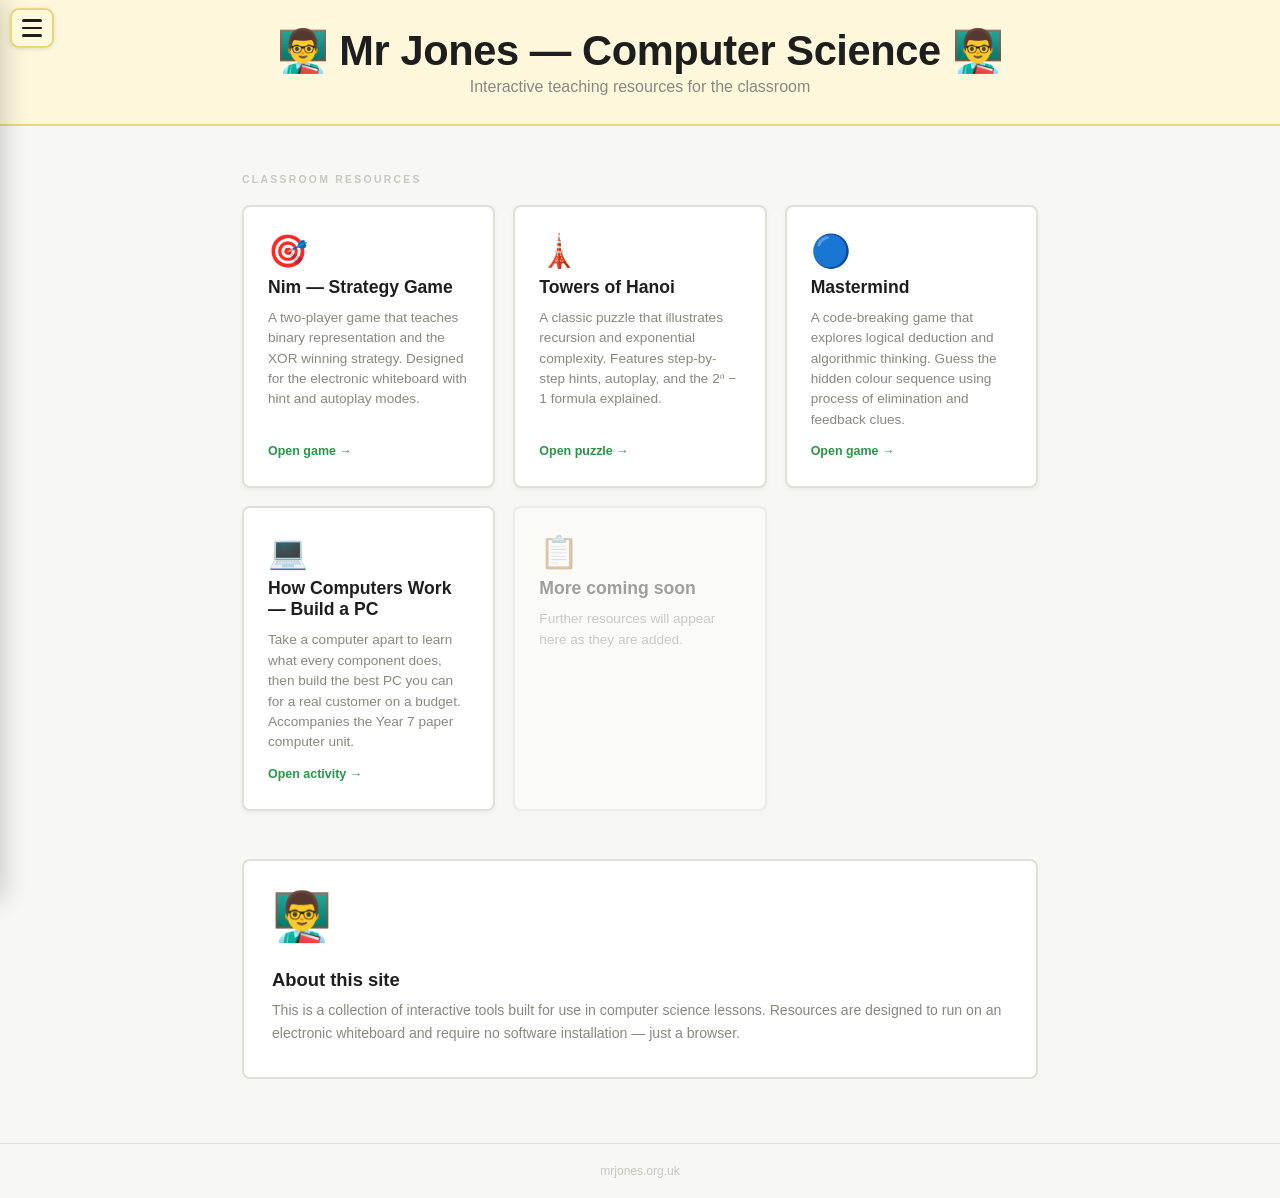
==== index.html @ 5454df7b "Add "How Computers Work — Build a PC" activity A new single-file app accompanying the Year 7 paper c" ====
<!DOCTYPE html>
<html lang="en">
<head>
<meta charset="UTF-8">
<meta name="viewport" content="width=device-width, initial-scale=1.0">
<title>Mr Jones — Computer Science</title>
<style>
*, *::before, *::after { box-sizing: border-box; margin: 0; padding: 0; }

:root {
  --bg:        #f7f7f3;
  --white:     #ffffff;
  --border:    #e0e0d8;
  --text:      #1e1e1e;
  --muted:     #888880;
  --faint:     #c8c8c0;
  --yellow:    #fdf8dc;
  --yellow-b:  #e8d87a;
  --green:     #3bba5a;
  --green-d:   #2a9648;
  --blue:      #3a8fd4;
  --font: Arial, Helvetica, sans-serif;
}

html, body {
  min-height: 100%;
  background: var(--bg);
  font-family: var(--font);
  color: var(--text);
}

/* ── HEADER ─────────────────────────────────── */
header {
  background: var(--yellow);
  border-bottom: 2.5px solid var(--yellow-b);
  padding: 28px 48px;
  display: flex;
  align-items: center;
  justify-content: center;
  text-align: center;
  gap: 24px;
  flex-wrap: wrap;
}

.header-title h1 {
  font-size: clamp(1.6rem, 3.5vw, 2.6rem);
  font-weight: 900;
  letter-spacing: -0.01em;
  line-height: 1.1;
}

.header-title p {
  font-size: clamp(0.85rem, 1.5vw, 1rem);
  color: var(--muted);
  margin-top: 4px;
}

.header-badge {
  font-size: 2.8rem;
  line-height: 1;
}

/* ── MAIN ───────────────────────────────────── */
main {
  max-width: 860px;
  margin: 0 auto;
  padding: 48px 32px 64px;
}

.section-label {
  font-size: 0.65rem;
  font-weight: 700;
  letter-spacing: 0.22em;
  text-transform: uppercase;
  color: var(--faint);
  margin-bottom: 20px;
}

/* ── RESOURCE CARDS ─────────────────────────── */
.cards {
  display: grid;
  grid-template-columns: repeat(auto-fill, minmax(240px, 1fr));
  gap: 18px;
  margin-bottom: 48px;
}

.card {
  background: var(--white);
  border: 2px solid var(--border);
  border-radius: 8px;
  padding: 28px 24px;
  text-decoration: none;
  color: inherit;
  display: flex;
  flex-direction: column;
  gap: 10px;
  transition: border-color 0.16s, box-shadow 0.16s, transform 0.14s;
  box-shadow: 0 2px 6px rgba(0,0,0,0.05);
}
.card:hover {
  border-color: var(--green);
  box-shadow: 0 4px 18px rgba(59,186,90,0.15);
  transform: translateY(-2px);
}

.card-icon { font-size: 2rem; line-height: 1; }

.card-title {
  font-size: 1.1rem;
  font-weight: 800;
  line-height: 1.2;
}

.card-desc {
  font-size: 0.85rem;
  color: var(--muted);
  line-height: 1.5;
  flex: 1;
}

.card-link {
  font-size: 0.78rem;
  font-weight: 700;
  color: var(--green-d);
  margin-top: 4px;
}
.card:hover .card-link { text-decoration: underline; }

/* ── ABOUT ──────────────────────────────────── */
.about {
  background: var(--white);
  border: 2px solid var(--border);
  border-radius: 8px;
  padding: 32px 28px;
  display: flex;
  gap: 28px;
  align-items: flex-start;
  flex-wrap: wrap;
}

.about-icon { font-size: 3rem; flex-shrink: 0; line-height: 1; }

.about-text h2 {
  font-size: 1.15rem;
  font-weight: 800;
  margin-bottom: 8px;
}

.about-text p {
  font-size: 0.88rem;
  color: var(--muted);
  line-height: 1.65;
}

/* ── FOOTER ─────────────────────────────────── */
footer {
  text-align: center;
  padding: 20px;
  font-size: 0.75rem;
  color: var(--faint);
  border-top: 1px solid var(--border);
}
</style>
</head>
<body>

<header>
  <div class="header-title">
    <h1>👨‍🏫 Mr Jones — Computer Science 👨‍🏫</h1>
    <p>Interactive teaching resources for the classroom</p>
  </div>
</header>

<main>
  <div class="section-label">Classroom Resources</div>

  <div class="cards">

    <a class="card" href="/nim">
      <div class="card-icon">🎯</div>
      <div class="card-title">Nim — Strategy Game</div>
      <div class="card-desc">A two-player game that teaches binary representation and the XOR winning strategy. Designed for the electronic whiteboard with hint and autoplay modes.</div>
      <div class="card-link">Open game →</div>
    </a>

    <a class="card" href="/hanoi">
      <div class="card-icon">🗼</div>
      <div class="card-title">Towers of Hanoi</div>
      <div class="card-desc">A classic puzzle that illustrates recursion and exponential complexity. Features step-by-step hints, autoplay, and the 2ⁿ − 1 formula explained.</div>
      <div class="card-link">Open puzzle →</div>
    </a>

    <a class="card" href="https://mrjones.org.uk/mastermind/">
      <div class="card-icon">🔵</div>
      <div class="card-title">Mastermind</div>
      <div class="card-desc">A code-breaking game that explores logical deduction and algorithmic thinking. Guess the hidden colour sequence using process of elimination and feedback clues.</div>
      <div class="card-link">Open game →</div>
    </a>

    <a class="card" href="/buildapc">
      <div class="card-icon">💻</div>
      <div class="card-title">How Computers Work — Build a PC</div>
      <div class="card-desc">Take a computer apart to learn what every component does, then build the best PC you can for a real customer on a budget. Accompanies the Year 7 paper computer unit.</div>
      <div class="card-link">Open activity →</div>
    </a>

    <!-- Placeholder card — easy to fill in later -->
    <div class="card" style="opacity:0.4;cursor:default">
      <div class="card-icon">📋</div>
      <div class="card-title">More coming soon</div>
      <div class="card-desc">Further resources will appear here as they are added.</div>
    </div>

  </div>

  <div class="about">
    <div class="about-icon">👨‍🏫</div>
    <div class="about-text">
      <h2>About this site</h2>
      <p>This is a collection of interactive tools built for use in computer science lessons. Resources are designed to run on an electronic whiteboard and require no software installation — just a browser.</p>
    </div>
  </div>
</main>

<footer>mrjones.org.uk</footer>

<script src="/shared.js"></script>
</body>
</html>
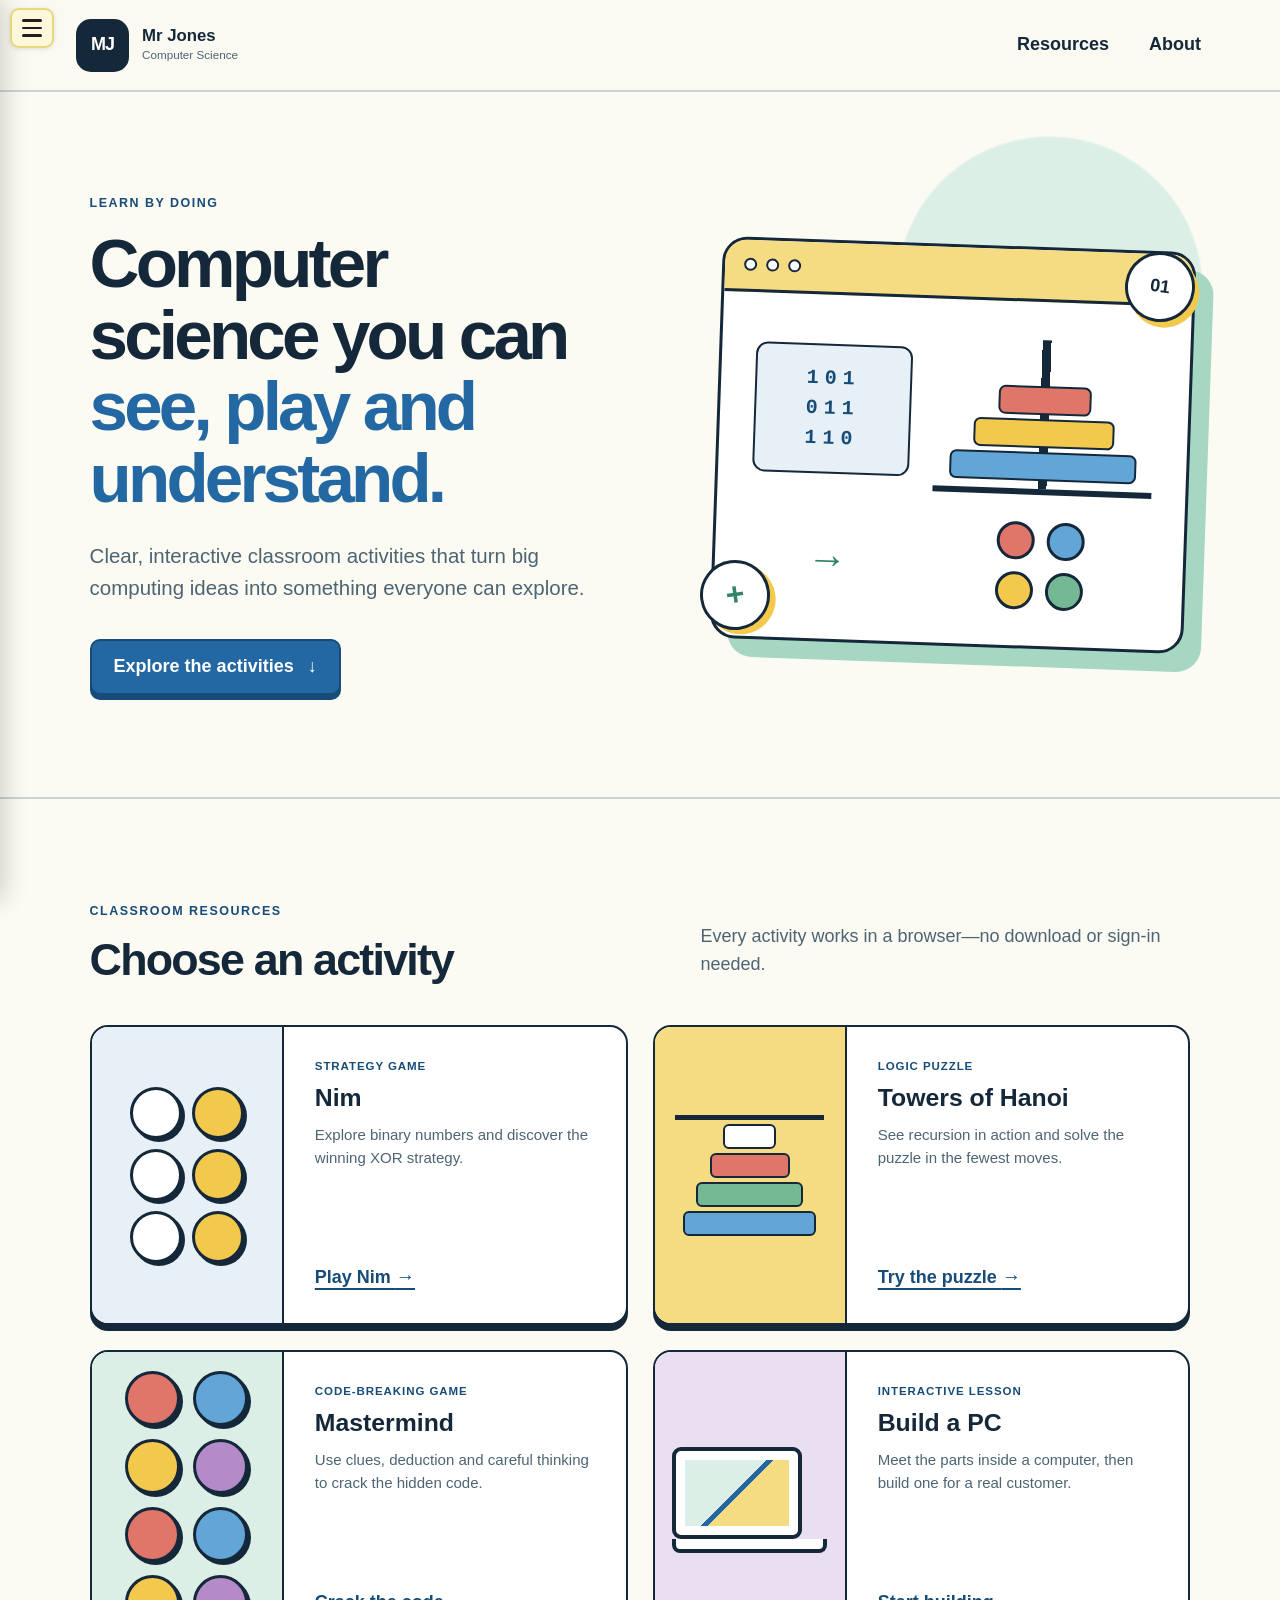
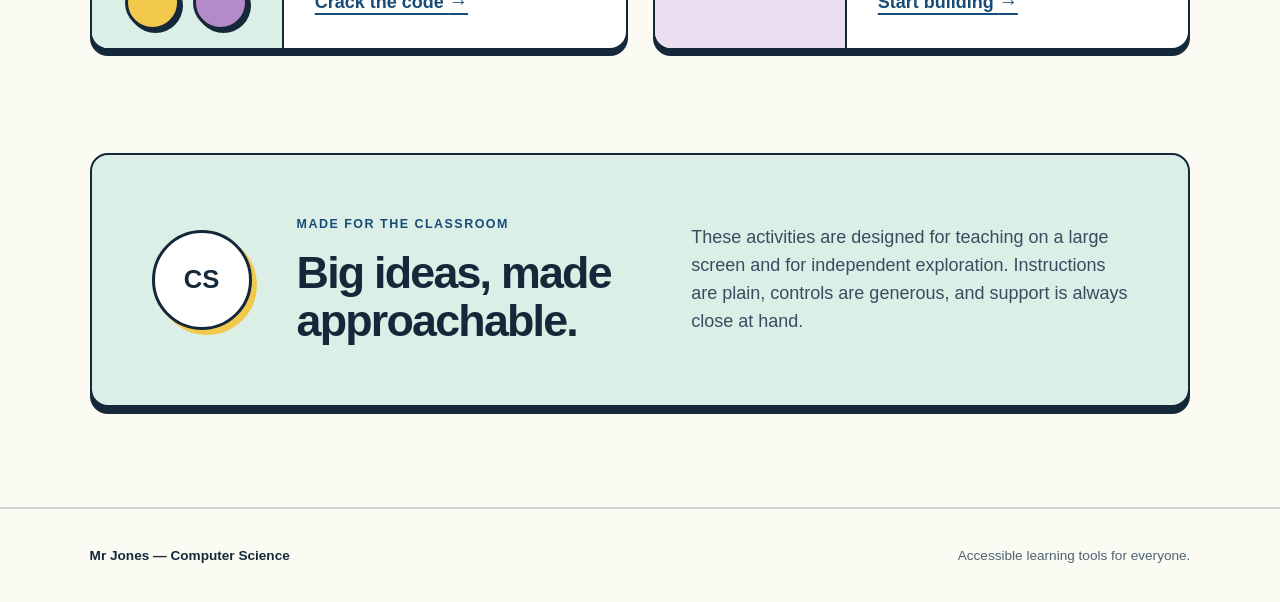
==== commit 5b506deb: "Redesign accessible main menu" ====
--- a/index.html
+++ b/index.html
@@ -3,227 +3,42 @@
 <head>
 <meta charset="UTF-8">
 <meta name="viewport" content="width=device-width, initial-scale=1.0">
+<meta name="description" content="Clear, interactive computer science resources for the classroom.">
 <title>Mr Jones — Computer Science</title>
 <style>
-*, *::before, *::after { box-sizing: border-box; margin: 0; padding: 0; }
-
-:root {
-  --bg:        #f7f7f3;
-  --white:     #ffffff;
-  --border:    #e0e0d8;
-  --text:      #1e1e1e;
-  --muted:     #888880;
-  --faint:     #c8c8c0;
-  --yellow:    #fdf8dc;
-  --yellow-b:  #e8d87a;
-  --green:     #3bba5a;
-  --green-d:   #2a9648;
-  --blue:      #3a8fd4;
-  --font: Arial, Helvetica, sans-serif;
-}
-
-html, body {
-  min-height: 100%;
-  background: var(--bg);
-  font-family: var(--font);
-  color: var(--text);
-}
-
-/* ── HEADER ─────────────────────────────────── */
-header {
-  background: var(--yellow);
-  border-bottom: 2.5px solid var(--yellow-b);
-  padding: 28px 48px;
-  display: flex;
-  align-items: center;
-  justify-content: center;
-  text-align: center;
-  gap: 24px;
-  flex-wrap: wrap;
-}
-
-.header-title h1 {
-  font-size: clamp(1.6rem, 3.5vw, 2.6rem);
-  font-weight: 900;
-  letter-spacing: -0.01em;
-  line-height: 1.1;
-}
-
-.header-title p {
-  font-size: clamp(0.85rem, 1.5vw, 1rem);
-  color: var(--muted);
-  margin-top: 4px;
-}
-
-.header-badge {
-  font-size: 2.8rem;
-  line-height: 1;
-}
-
-/* ── MAIN ───────────────────────────────────── */
-main {
-  max-width: 860px;
-  margin: 0 auto;
-  padding: 48px 32px 64px;
-}
-
-.section-label {
-  font-size: 0.65rem;
-  font-weight: 700;
-  letter-spacing: 0.22em;
-  text-transform: uppercase;
-  color: var(--faint);
-  margin-bottom: 20px;
-}
-
-/* ── RESOURCE CARDS ─────────────────────────── */
-.cards {
-  display: grid;
-  grid-template-columns: repeat(auto-fill, minmax(240px, 1fr));
-  gap: 18px;
-  margin-bottom: 48px;
-}
-
-.card {
-  background: var(--white);
-  border: 2px solid var(--border);
-  border-radius: 8px;
-  padding: 28px 24px;
-  text-decoration: none;
-  color: inherit;
-  display: flex;
-  flex-direction: column;
-  gap: 10px;
-  transition: border-color 0.16s, box-shadow 0.16s, transform 0.14s;
-  box-shadow: 0 2px 6px rgba(0,0,0,0.05);
-}
-.card:hover {
-  border-color: var(--green);
-  box-shadow: 0 4px 18px rgba(59,186,90,0.15);
-  transform: translateY(-2px);
-}
-
-.card-icon { font-size: 2rem; line-height: 1; }
-
-.card-title {
-  font-size: 1.1rem;
-  font-weight: 800;
-  line-height: 1.2;
-}
-
-.card-desc {
-  font-size: 0.85rem;
-  color: var(--muted);
-  line-height: 1.5;
-  flex: 1;
-}
-
-.card-link {
-  font-size: 0.78rem;
-  font-weight: 700;
-  color: var(--green-d);
-  margin-top: 4px;
-}
-.card:hover .card-link { text-decoration: underline; }
-
-/* ── ABOUT ──────────────────────────────────── */
-.about {
-  background: var(--white);
-  border: 2px solid var(--border);
-  border-radius: 8px;
-  padding: 32px 28px;
-  display: flex;
-  gap: 28px;
-  align-items: flex-start;
-  flex-wrap: wrap;
-}
-
-.about-icon { font-size: 3rem; flex-shrink: 0; line-height: 1; }
-
-.about-text h2 {
-  font-size: 1.15rem;
-  font-weight: 800;
-  margin-bottom: 8px;
-}
-
-.about-text p {
-  font-size: 0.88rem;
-  color: var(--muted);
-  line-height: 1.65;
-}
-
-/* ── FOOTER ─────────────────────────────────── */
-footer {
-  text-align: center;
-  padding: 20px;
-  font-size: 0.75rem;
-  color: var(--faint);
-  border-top: 1px solid var(--border);
-}
+:root{--ink:#15283a;--muted:#4d6473;--paper:#fbfaf3;--cream:#f3f0df;--white:#fff;--blue:#2368a2;--blue-d:#174c78;--green:#318563;--yellow:#f2c94c;--line:#cbd4d1;--focus:#b74b00}*{box-sizing:border-box}html{scroll-behavior:smooth}body{margin:0;background:var(--paper);color:var(--ink);font-family:Verdana,Arial,sans-serif;font-size:18px;line-height:1.55}a{color:inherit}.skip-link{position:fixed;z-index:100001;left:1rem;top:1rem;transform:translateY(-180%);padding:.7rem 1rem;border-radius:.4rem;background:var(--ink);color:#fff;font-weight:700}.skip-link:focus{transform:none}:focus-visible{outline:4px solid var(--focus);outline-offset:4px}
+.site-header{min-height:92px;padding:16px clamp(24px,5vw,72px) 16px 76px;display:flex;align-items:center;justify-content:space-between;gap:28px;border-bottom:2px solid var(--line);background:rgba(251,250,243,.96)}.brand{display:inline-flex;align-items:center;gap:13px;text-decoration:none}.brand-mark{width:53px;height:53px;display:grid;place-items:center;border-radius:15px;background:var(--ink);color:#fff;font-weight:900;letter-spacing:-.06em}.brand strong,.brand small{display:block}.brand strong{font-size:1.05rem;line-height:1.15}.brand small{color:var(--muted);font-size:.73rem}.site-nav{display:flex;gap:10px}.site-nav a{min-height:44px;padding:9px 15px;border-radius:8px;font-weight:700;text-decoration:none}.site-nav a:hover{background:var(--cream);text-decoration:underline;text-underline-offset:4px}
+.hero{min-height:630px;padding:clamp(60px,8vw,110px) clamp(24px,7vw,110px);display:grid;grid-template-columns:minmax(0,1.05fr) minmax(360px,.95fr);align-items:center;gap:clamp(45px,8vw,120px);border-bottom:2px solid var(--line);background:radial-gradient(circle at 82% 28%,#dcefe7 0 13%,transparent 13.2%),var(--paper);overflow:hidden}.hero-copy{max-width:780px}.kicker{margin:0 0 14px;color:var(--blue-d);font-size:.78rem;font-weight:900;letter-spacing:.12em;text-transform:uppercase}h1,h2,h3,p{margin-top:0}h1{margin-bottom:25px;max-width:850px;font-size:clamp(2.55rem,5.4vw,5rem);line-height:1.04;letter-spacing:-.055em}h1 em{color:var(--blue);font-style:normal}.hero-intro{max-width:690px;margin-bottom:35px;color:var(--muted);font-size:clamp(1.04rem,1.6vw,1.28rem)}.primary-button{display:inline-flex;align-items:center;gap:14px;min-height:56px;padding:12px 22px;border:2px solid var(--blue-d);border-radius:10px;background:var(--blue);color:#fff;font-weight:800;text-decoration:none;box-shadow:0 5px 0 var(--blue-d)}.primary-button:hover{background:var(--blue-d);transform:translateY(2px);box-shadow:0 3px 0 #0c334f}
+.hero-demo{position:relative;min-height:410px;display:grid;place-items:center}.demo-window{position:relative;width:min(100%,520px);aspect-ratio:1.18;border:3px solid var(--ink);border-radius:25px;background:#fff;box-shadow:18px 18px 0 #a6d7c2;transform:rotate(2deg);overflow:hidden}.window-bar{height:52px;display:flex;align-items:center;gap:9px;padding:0 19px;border-bottom:3px solid var(--ink);background:#f5dc83}.window-bar i{width:13px;height:13px;border:2px solid var(--ink);border-radius:50%;background:#fff}.demo-grid{height:calc(100% - 52px);padding:34px;display:grid;grid-template-columns:1fr 1.4fr;gap:24px;place-items:center}.code-block{width:100%;padding:18px;border:2px solid var(--ink);border-radius:12px;background:#e7f0f6;color:var(--blue-d);font:800 1.25rem/1.5 monospace;letter-spacing:.3em;text-align:center}.demo-tower{align-self:end;width:100%;height:155px;display:flex;flex-direction:column-reverse;align-items:center;padding-bottom:8px;border-bottom:6px solid var(--ink);background:linear-gradient(90deg,transparent 48%,var(--ink) 48% 52%,transparent 52%)}.demo-tower i{display:block;height:29px;margin-top:4px;border:2px solid var(--ink);border-radius:7px}.demo-tower i:nth-child(1){width:85%;background:#62a6d7}.demo-tower i:nth-child(2){width:64%;background:#f2c94c}.demo-tower i:nth-child(3){width:42%;background:#df7669}.demo-arrow{color:var(--green);font-size:2.5rem;font-weight:900}.demo-pegs{display:grid;grid-template-columns:repeat(2,38px);gap:12px}.demo-pegs i{width:38px;height:38px;border:3px solid var(--ink);border-radius:50%}.demo-pegs i:nth-child(1){background:#df7669}.demo-pegs i:nth-child(2){background:#62a6d7}.demo-pegs i:nth-child(3){background:#f2c94c}.demo-pegs i:nth-child(4){background:#74b894}.orbit{position:absolute;display:grid;place-items:center;width:70px;height:70px;border:3px solid var(--ink);border-radius:50%;background:#fff;font-weight:900;box-shadow:5px 5px 0 var(--yellow)}.orbit-one{right:-5px;top:12px;transform:rotate(8deg)}.orbit-two{left:-16px;bottom:20px;color:var(--green);font-size:2rem;transform:rotate(-8deg)}
+.resources{padding:clamp(70px,8vw,110px) clamp(24px,7vw,110px)}.section-heading{display:flex;align-items:end;justify-content:space-between;gap:40px;margin-bottom:42px}.section-heading h2,.about h2{margin-bottom:0;font-size:clamp(2rem,3.5vw,3.25rem);line-height:1.08;letter-spacing:-.04em}.section-heading>p{max-width:490px;margin-bottom:4px;color:var(--muted)}.resource-grid{display:grid;grid-template-columns:repeat(2,minmax(0,1fr));gap:25px}.resource-card{min-height:300px;display:grid;grid-template-columns:minmax(180px,.72fr) 1.28fr;border:2px solid var(--ink);border-radius:18px;background:var(--white);text-decoration:none;overflow:hidden;box-shadow:0 6px 0 var(--ink);transition:transform .12s,box-shadow .12s}.resource-card:hover{transform:translateY(-4px);box-shadow:0 10px 0 var(--ink)}.graphic{min-height:100%;border-right:2px solid var(--ink);background:#e7f0f6}.card-2 .graphic{background:#f5dc83}.card-3 .graphic{background:#dcefe7}.card-4 .graphic{background:#eadff1}.card-copy{padding:31px;display:flex;flex-direction:column;align-items:flex-start}.card-eyebrow{margin-bottom:7px;color:var(--blue-d);font-size:.72rem;font-weight:900;letter-spacing:.08em;text-transform:uppercase}.card-copy h3{margin-bottom:10px;font-size:1.55rem;line-height:1.2}.card-copy>p:not(.card-eyebrow){color:var(--muted);font-size:.94rem}.card-action{margin-top:auto;color:var(--blue-d);font-weight:900;text-decoration:underline;text-decoration-thickness:2px;text-underline-offset:5px}.card-action b{font-size:1.2rem}
+.nim-graphic{display:flex;flex-wrap:wrap;align-content:center;justify-content:center;gap:10px;padding:32px}.nim-graphic i{width:52px;height:52px;border:3px solid var(--ink);border-radius:50%;background:#fff;box-shadow:3px 3px 0 var(--ink)}.nim-graphic i:nth-child(2n){background:#f2c94c}.hanoi-graphic{display:flex;flex-direction:column-reverse;align-items:center;justify-content:center;background-image:linear-gradient(90deg,transparent 49%,var(--ink) 49% 51%,transparent 51%)}.hanoi-graphic:after{content:"";width:78%;height:5px;background:var(--ink)}.hanoi-graphic span{height:25px;margin-top:4px;border:2px solid var(--ink);border-radius:6px}.hanoi-graphic span:nth-child(1){width:70%;background:#62a6d7}.hanoi-graphic span:nth-child(2){width:56%;background:#74b894}.hanoi-graphic span:nth-child(3){width:42%;background:#df7669}.hanoi-graphic span:nth-child(4){width:28%;background:#fff}.mastermind-graphic{display:grid;grid-template-columns:repeat(2,55px);place-content:center;gap:13px}.mastermind-graphic i{width:55px;height:55px;border:3px solid var(--ink);border-radius:50%;box-shadow:3px 3px 0 var(--ink)}.mastermind-graphic i:nth-child(4n+1){background:#df7669}.mastermind-graphic i:nth-child(4n+2){background:#62a6d7}.mastermind-graphic i:nth-child(4n+3){background:#f2c94c}.mastermind-graphic i:nth-child(4n){background:#b58ac8}.pc-graphic{display:grid;place-content:center}.pc-graphic .screen{width:130px;height:92px;padding:9px;border:4px solid var(--ink);border-radius:9px;background:#fff}.pc-graphic .screen i{display:block;width:100%;height:100%;background:linear-gradient(135deg,#dcefe7 0 48%,var(--blue) 48% 52%,#f5dc83 52%)}.pc-graphic .base{width:155px;height:14px;margin:auto;border:4px solid var(--ink);border-top:0;border-radius:0 0 8px 8px;background:#fff}
+.about{margin:0 clamp(24px,7vw,110px) 100px;padding:clamp(35px,5vw,60px);display:grid;grid-template-columns:auto minmax(260px,.8fr) minmax(320px,1fr);align-items:center;gap:45px;border:2px solid var(--ink);border-radius:18px;background:#dcefe7;box-shadow:0 7px 0 var(--ink)}.about>p{margin:0;color:#344e5f}.about-mark{width:100px;height:100px;display:grid;place-items:center;border:3px solid var(--ink);border-radius:50%;background:#fff;box-shadow:5px 5px 0 var(--yellow)}.about-mark span{font-size:1.6rem;font-weight:900}footer{padding:36px clamp(24px,7vw,110px);display:flex;justify-content:space-between;gap:20px;border-top:2px solid var(--line);color:var(--muted);font-size:.85rem}footer strong{color:var(--ink)}
+@media(max-width:1000px){.hero{grid-template-columns:1fr}.hero-demo{min-height:350px}.resource-grid{grid-template-columns:1fr}.about{grid-template-columns:auto 1fr}.about>p{grid-column:1/-1}}@media(max-width:640px){body{font-size:16px}.site-header{align-items:flex-start;padding-left:62px}.brand small{display:none}.site-nav{gap:0}.site-nav a{padding:10px 8px}.hero{min-height:auto;padding-top:60px}.hero-demo{min-height:270px}.demo-window{width:88%}.orbit{width:54px;height:54px}.section-heading{display:block}.section-heading>p{margin-top:20px}.resource-card{grid-template-columns:1fr}.graphic{min-height:180px;border-right:0;border-bottom:2px solid var(--ink)}.about{grid-template-columns:1fr;gap:25px}.about>p{grid-column:auto}footer{flex-direction:column}.brand-mark{width:46px;height:46px}}@media(prefers-reduced-motion:reduce){html{scroll-behavior:auto}*,*::before,*::after{transition:none!important;animation:none!important}}
 </style>
 </head>
 <body>
-
-<header>
-  <div class="header-title">
-    <h1>👨‍🏫 Mr Jones — Computer Science 👨‍🏫</h1>
-    <p>Interactive teaching resources for the classroom</p>
-  </div>
+<a class="skip-link" href="#resources">Skip to classroom resources</a>
+<header class="site-header">
+  <a class="brand" href="#top" aria-label="Mr Jones Computer Science — home"><span class="brand-mark" aria-hidden="true">MJ</span><span><strong>Mr Jones</strong><small>Computer Science</small></span></a>
+  <nav class="site-nav" aria-label="Main navigation"><a href="#resources">Resources</a><a href="#about">About</a></nav>
 </header>
-
-<main>
-  <div class="section-label">Classroom Resources</div>
-
-  <div class="cards">
-
-    <a class="card" href="/nim">
-      <div class="card-icon">🎯</div>
-      <div class="card-title">Nim — Strategy Game</div>
-      <div class="card-desc">A two-player game that teaches binary representation and the XOR winning strategy. Designed for the electronic whiteboard with hint and autoplay modes.</div>
-      <div class="card-link">Open game →</div>
-    </a>
-
-    <a class="card" href="/hanoi">
-      <div class="card-icon">🗼</div>
-      <div class="card-title">Towers of Hanoi</div>
-      <div class="card-desc">A classic puzzle that illustrates recursion and exponential complexity. Features step-by-step hints, autoplay, and the 2ⁿ − 1 formula explained.</div>
-      <div class="card-link">Open puzzle →</div>
-    </a>
-
-    <a class="card" href="https://mrjones.org.uk/mastermind/">
-      <div class="card-icon">🔵</div>
-      <div class="card-title">Mastermind</div>
-      <div class="card-desc">A code-breaking game that explores logical deduction and algorithmic thinking. Guess the hidden colour sequence using process of elimination and feedback clues.</div>
-      <div class="card-link">Open game →</div>
-    </a>
-
-    <a class="card" href="/buildapc">
-      <div class="card-icon">💻</div>
-      <div class="card-title">How Computers Work — Build a PC</div>
-      <div class="card-desc">Take a computer apart to learn what every component does, then build the best PC you can for a real customer on a budget. Accompanies the Year 7 paper computer unit.</div>
-      <div class="card-link">Open activity →</div>
-    </a>
-
-    <!-- Placeholder card — easy to fill in later -->
-    <div class="card" style="opacity:0.4;cursor:default">
-      <div class="card-icon">📋</div>
-      <div class="card-title">More coming soon</div>
-      <div class="card-desc">Further resources will appear here as they are added.</div>
+<main id="top">
+  <section class="hero" aria-labelledby="hero-title">
+    <div class="hero-copy"><p class="kicker">Learn by doing</p><h1 id="hero-title">Computer science you can <em>see, play and understand.</em></h1><p class="hero-intro">Clear, interactive classroom activities that turn big computing ideas into something everyone can explore.</p><a class="primary-button" href="#resources">Explore the activities <span aria-hidden="true">↓</span></a></div>
+    <div class="hero-demo" aria-label="A colourful abstract illustration of computing activities"><div class="demo-window" aria-hidden="true"><div class="window-bar"><i></i><i></i><i></i></div><div class="demo-grid"><span class="code-block">101<br>011<br>110</span><span class="demo-tower"><i></i><i></i><i></i></span><span class="demo-arrow">→</span><span class="demo-pegs"><i></i><i></i><i></i><i></i></span></div></div><span class="orbit orbit-one" aria-hidden="true">01</span><span class="orbit orbit-two" aria-hidden="true">+</span></div>
+  </section>
+  <section class="resources" id="resources" aria-labelledby="resources-title">
+    <div class="section-heading"><div><p class="kicker">Classroom resources</p><h2 id="resources-title">Choose an activity</h2></div><p>Every activity works in a browser—no download or sign-in needed.</p></div>
+    <div class="resource-grid">
+      <a class="resource-card card-1" href="/nim/"><div class="graphic nim-graphic" aria-hidden="true"><i></i><i></i><i></i><i></i><i></i><i></i></div><div class="card-copy"><p class="card-eyebrow">Strategy game</p><h3>Nim</h3><p>Explore binary numbers and discover the winning XOR strategy.</p><span class="card-action">Play Nim <b aria-hidden="true">→</b></span></div></a>
+      <a class="resource-card card-2" href="/hanoi/"><div class="graphic hanoi-graphic" aria-hidden="true"><span></span><span></span><span></span><span></span></div><div class="card-copy"><p class="card-eyebrow">Logic puzzle</p><h3>Towers of Hanoi</h3><p>See recursion in action and solve the puzzle in the fewest moves.</p><span class="card-action">Try the puzzle <b aria-hidden="true">→</b></span></div></a>
+      <a class="resource-card card-3" href="/mastermind/"><div class="graphic mastermind-graphic" aria-hidden="true"><i></i><i></i><i></i><i></i><i></i><i></i><i></i><i></i></div><div class="card-copy"><p class="card-eyebrow">Code-breaking game</p><h3>Mastermind</h3><p>Use clues, deduction and careful thinking to crack the hidden code.</p><span class="card-action">Crack the code <b aria-hidden="true">→</b></span></div></a>
+      <a class="resource-card card-4" href="/buildapc/"><div class="graphic pc-graphic" aria-hidden="true"><span class="screen"><i></i></span><span class="base"></span></div><div class="card-copy"><p class="card-eyebrow">Interactive lesson</p><h3>Build a PC</h3><p>Meet the parts inside a computer, then build one for a real customer.</p><span class="card-action">Start building <b aria-hidden="true">→</b></span></div></a>
     </div>
-
-  </div>
-
-  <div class="about">
-    <div class="about-icon">👨‍🏫</div>
-    <div class="about-text">
-      <h2>About this site</h2>
-      <p>This is a collection of interactive tools built for use in computer science lessons. Resources are designed to run on an electronic whiteboard and require no software installation — just a browser.</p>
-    </div>
-  </div>
+  </section>
+  <section class="about" id="about" aria-labelledby="about-title"><div class="about-mark" aria-hidden="true"><span>CS</span></div><div><p class="kicker">Made for the classroom</p><h2 id="about-title">Big ideas, made approachable.</h2></div><p>These activities are designed for teaching on a large screen and for independent exploration. Instructions are plain, controls are generous, and support is always close at hand.</p></section>
 </main>
-
-<footer>mrjones.org.uk</footer>
-
+<footer><strong>Mr Jones — Computer Science</strong><span>Accessible learning tools for everyone.</span></footer>
 <script src="/shared.js"></script>
 </body>
 </html>
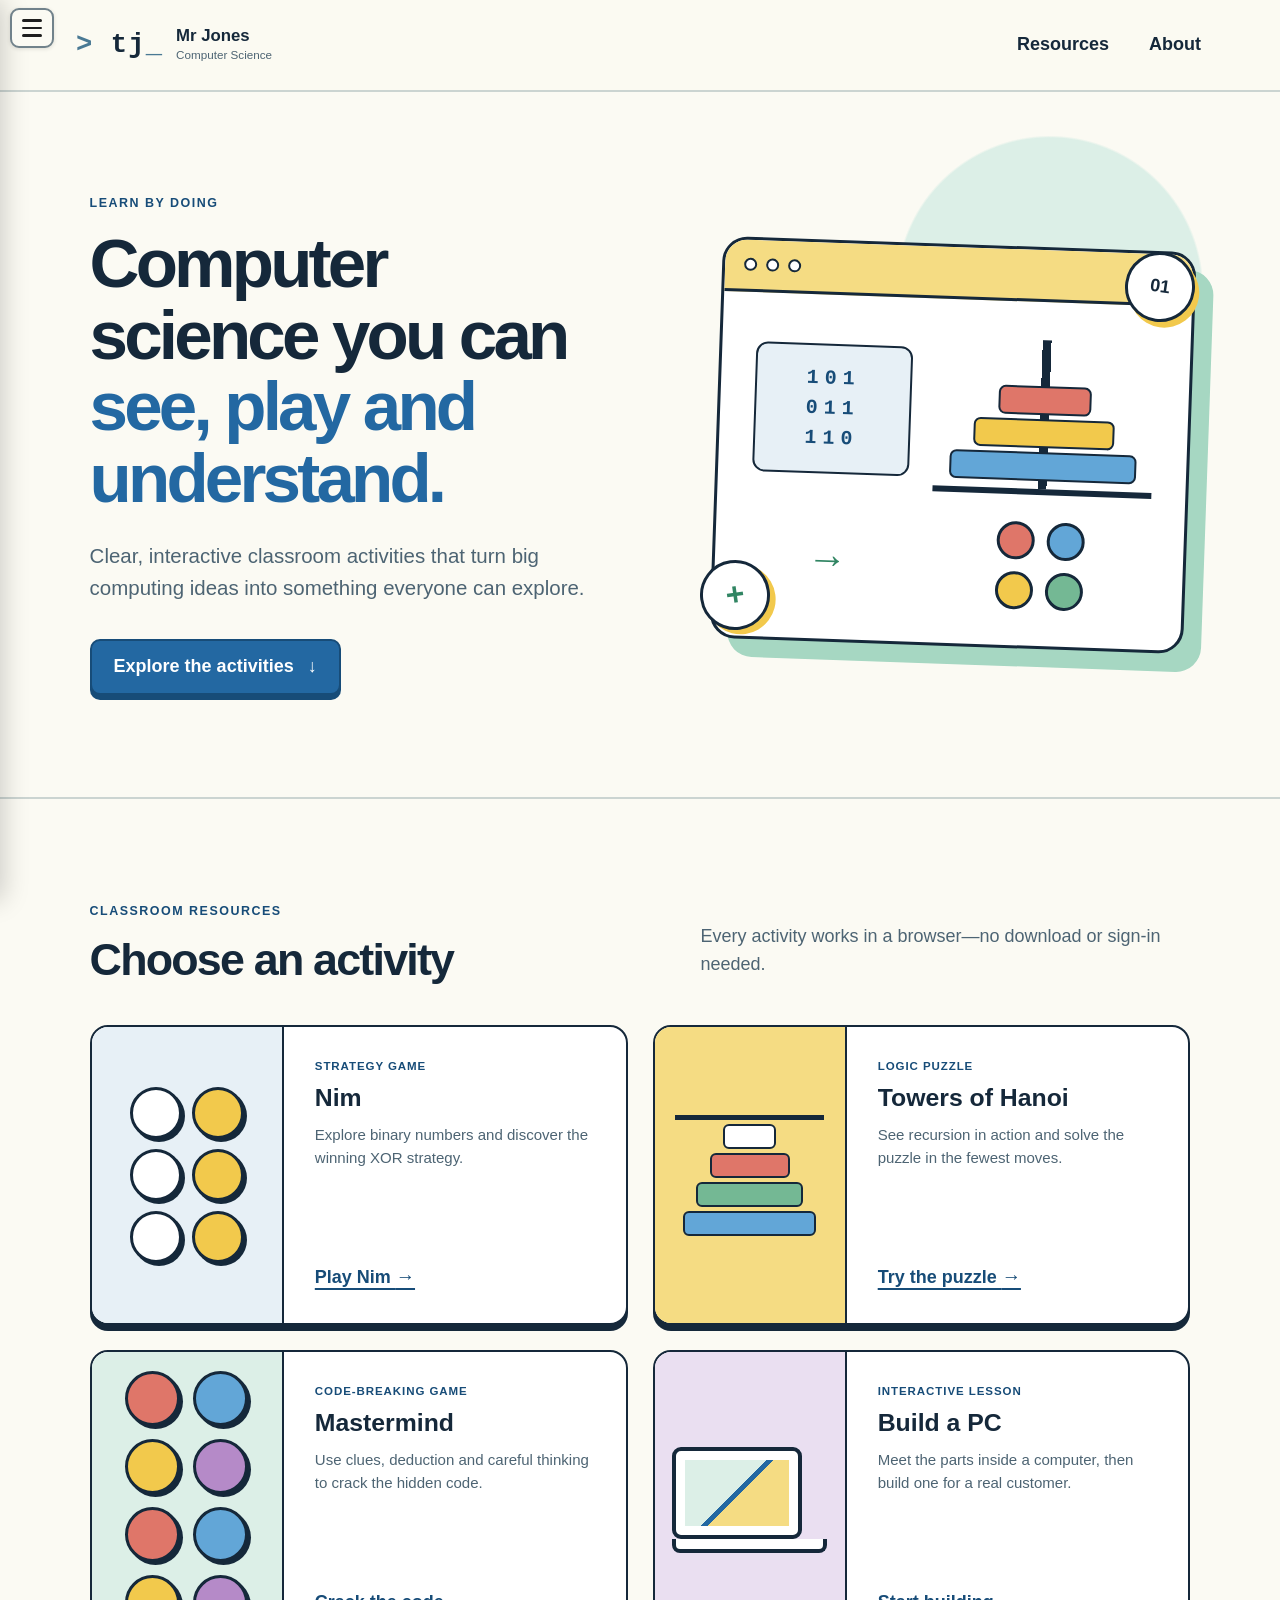
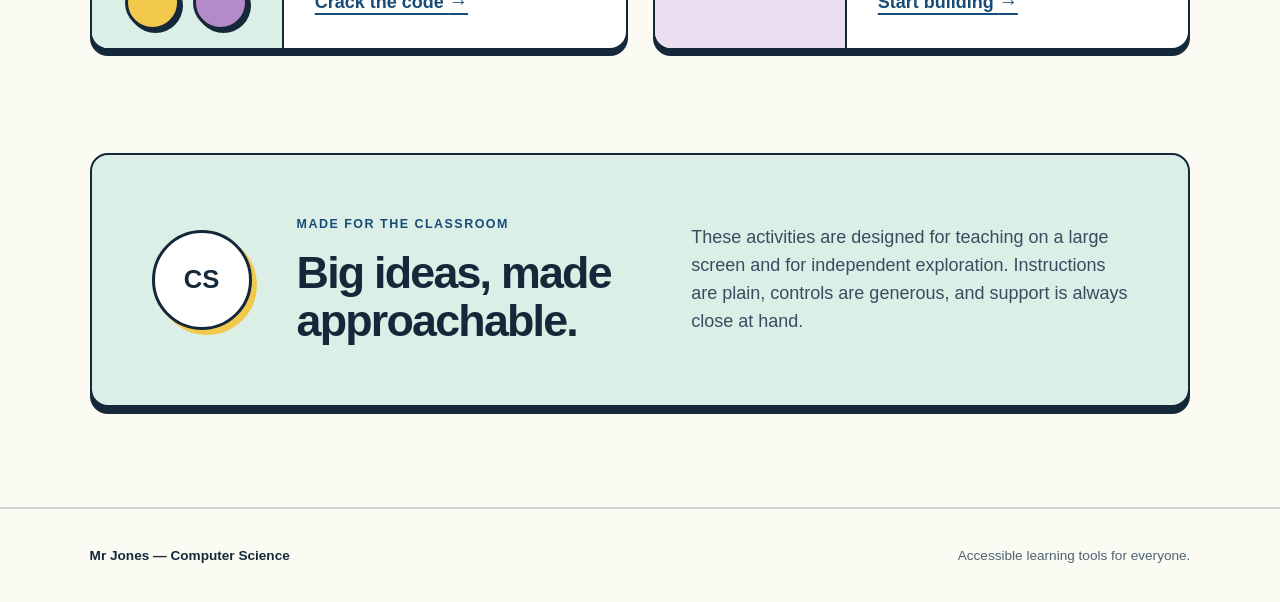
==== commit aacc56c2: "Unify site design and accessibility" ====
--- a/index.html
+++ b/index.html
@@ -14,12 +14,14 @@
 .nim-graphic{display:flex;flex-wrap:wrap;align-content:center;justify-content:center;gap:10px;padding:32px}.nim-graphic i{width:52px;height:52px;border:3px solid var(--ink);border-radius:50%;background:#fff;box-shadow:3px 3px 0 var(--ink)}.nim-graphic i:nth-child(2n){background:#f2c94c}.hanoi-graphic{display:flex;flex-direction:column-reverse;align-items:center;justify-content:center;background-image:linear-gradient(90deg,transparent 49%,var(--ink) 49% 51%,transparent 51%)}.hanoi-graphic:after{content:"";width:78%;height:5px;background:var(--ink)}.hanoi-graphic span{height:25px;margin-top:4px;border:2px solid var(--ink);border-radius:6px}.hanoi-graphic span:nth-child(1){width:70%;background:#62a6d7}.hanoi-graphic span:nth-child(2){width:56%;background:#74b894}.hanoi-graphic span:nth-child(3){width:42%;background:#df7669}.hanoi-graphic span:nth-child(4){width:28%;background:#fff}.mastermind-graphic{display:grid;grid-template-columns:repeat(2,55px);place-content:center;gap:13px}.mastermind-graphic i{width:55px;height:55px;border:3px solid var(--ink);border-radius:50%;box-shadow:3px 3px 0 var(--ink)}.mastermind-graphic i:nth-child(4n+1){background:#df7669}.mastermind-graphic i:nth-child(4n+2){background:#62a6d7}.mastermind-graphic i:nth-child(4n+3){background:#f2c94c}.mastermind-graphic i:nth-child(4n){background:#b58ac8}.pc-graphic{display:grid;place-content:center}.pc-graphic .screen{width:130px;height:92px;padding:9px;border:4px solid var(--ink);border-radius:9px;background:#fff}.pc-graphic .screen i{display:block;width:100%;height:100%;background:linear-gradient(135deg,#dcefe7 0 48%,var(--blue) 48% 52%,#f5dc83 52%)}.pc-graphic .base{width:155px;height:14px;margin:auto;border:4px solid var(--ink);border-top:0;border-radius:0 0 8px 8px;background:#fff}
 .about{margin:0 clamp(24px,7vw,110px) 100px;padding:clamp(35px,5vw,60px);display:grid;grid-template-columns:auto minmax(260px,.8fr) minmax(320px,1fr);align-items:center;gap:45px;border:2px solid var(--ink);border-radius:18px;background:#dcefe7;box-shadow:0 7px 0 var(--ink)}.about>p{margin:0;color:#344e5f}.about-mark{width:100px;height:100px;display:grid;place-items:center;border:3px solid var(--ink);border-radius:50%;background:#fff;box-shadow:5px 5px 0 var(--yellow)}.about-mark span{font-size:1.6rem;font-weight:900}footer{padding:36px clamp(24px,7vw,110px);display:flex;justify-content:space-between;gap:20px;border-top:2px solid var(--line);color:var(--muted);font-size:.85rem}footer strong{color:var(--ink)}
 @media(max-width:1000px){.hero{grid-template-columns:1fr}.hero-demo{min-height:350px}.resource-grid{grid-template-columns:1fr}.about{grid-template-columns:auto 1fr}.about>p{grid-column:1/-1}}@media(max-width:640px){body{font-size:16px}.site-header{align-items:flex-start;padding-left:62px}.brand small{display:none}.site-nav{gap:0}.site-nav a{padding:10px 8px}.hero{min-height:auto;padding-top:60px}.hero-demo{min-height:270px}.demo-window{width:88%}.orbit{width:54px;height:54px}.section-heading{display:block}.section-heading>p{margin-top:20px}.resource-card{grid-template-columns:1fr}.graphic{min-height:180px;border-right:0;border-bottom:2px solid var(--ink)}.about{grid-template-columns:1fr;gap:25px}.about>p{grid-column:auto}footer{flex-direction:column}.brand-mark{width:46px;height:46px}}@media(prefers-reduced-motion:reduce){html{scroll-behavior:auto}*,*::before,*::after{transition:none!important;animation:none!important}}
+.command-logo{display:inline-flex;align-items:baseline;font-family:"Courier New",monospace;font-size:1.7rem;font-weight:700;letter-spacing:.04em;white-space:nowrap}.command-logo .prompt,.command-logo .cursor{color:#497994}.command-logo .letters{color:var(--ink)}body{overflow-x:hidden}
+@media(max-width:640px){.site-nav a[href="#about"]{display:none}}
 </style>
 </head>
 <body>
 <a class="skip-link" href="#resources">Skip to classroom resources</a>
 <header class="site-header">
-  <a class="brand" href="#top" aria-label="Mr Jones Computer Science — home"><span class="brand-mark" aria-hidden="true">MJ</span><span><strong>Mr Jones</strong><small>Computer Science</small></span></a>
+  <a class="brand" href="#top" aria-label="Mr Jones Computer Science — home"><span class="command-logo" aria-hidden="true"><span class="prompt">&gt;</span>&nbsp;<span class="letters">tj</span><span class="cursor">_</span></span><span><strong>Mr Jones</strong><small>Computer Science</small></span></a>
   <nav class="site-nav" aria-label="Main navigation"><a href="#resources">Resources</a><a href="#about">About</a></nav>
 </header>
 <main id="top">
@@ -39,6 +41,6 @@
   <section class="about" id="about" aria-labelledby="about-title"><div class="about-mark" aria-hidden="true"><span>CS</span></div><div><p class="kicker">Made for the classroom</p><h2 id="about-title">Big ideas, made approachable.</h2></div><p>These activities are designed for teaching on a large screen and for independent exploration. Instructions are plain, controls are generous, and support is always close at hand.</p></section>
 </main>
 <footer><strong>Mr Jones — Computer Science</strong><span>Accessible learning tools for everyone.</span></footer>
-<script src="/shared.js"></script>
+<script src="shared.js"></script>
 </body>
 </html>
